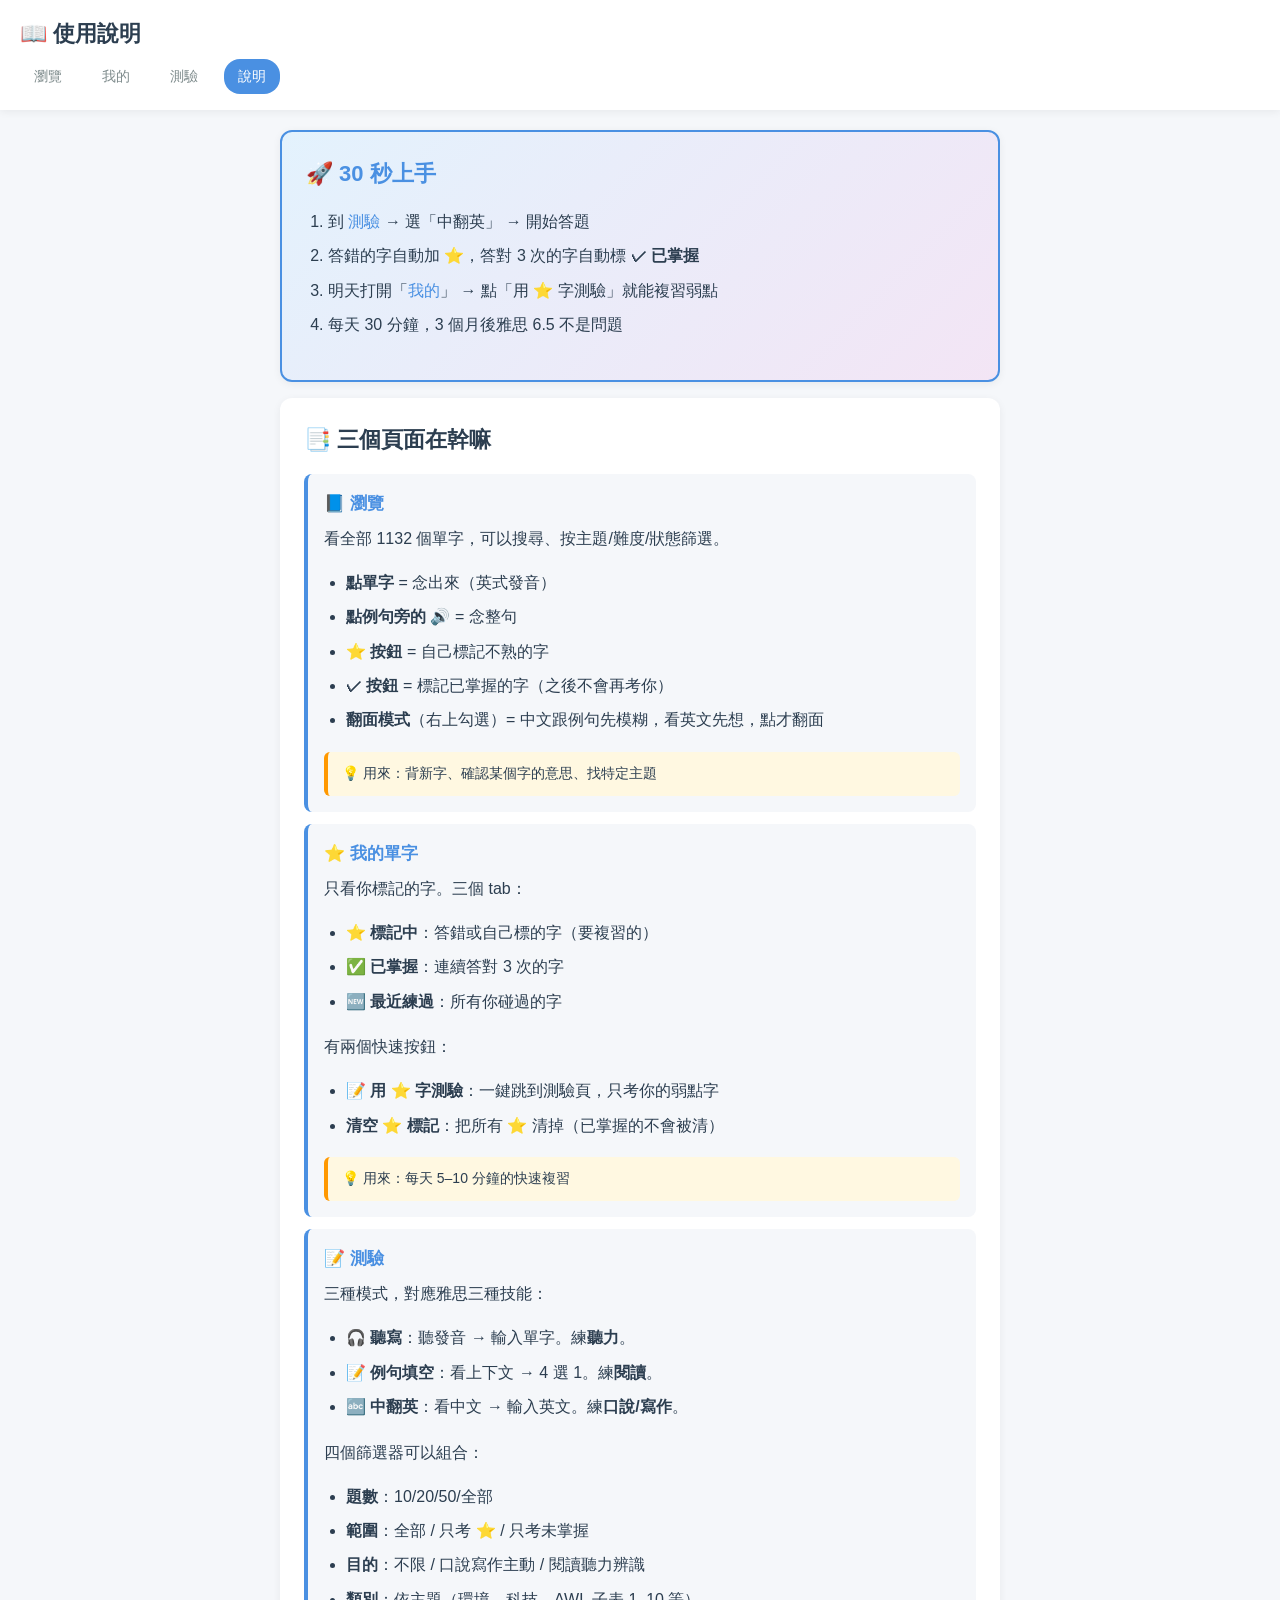
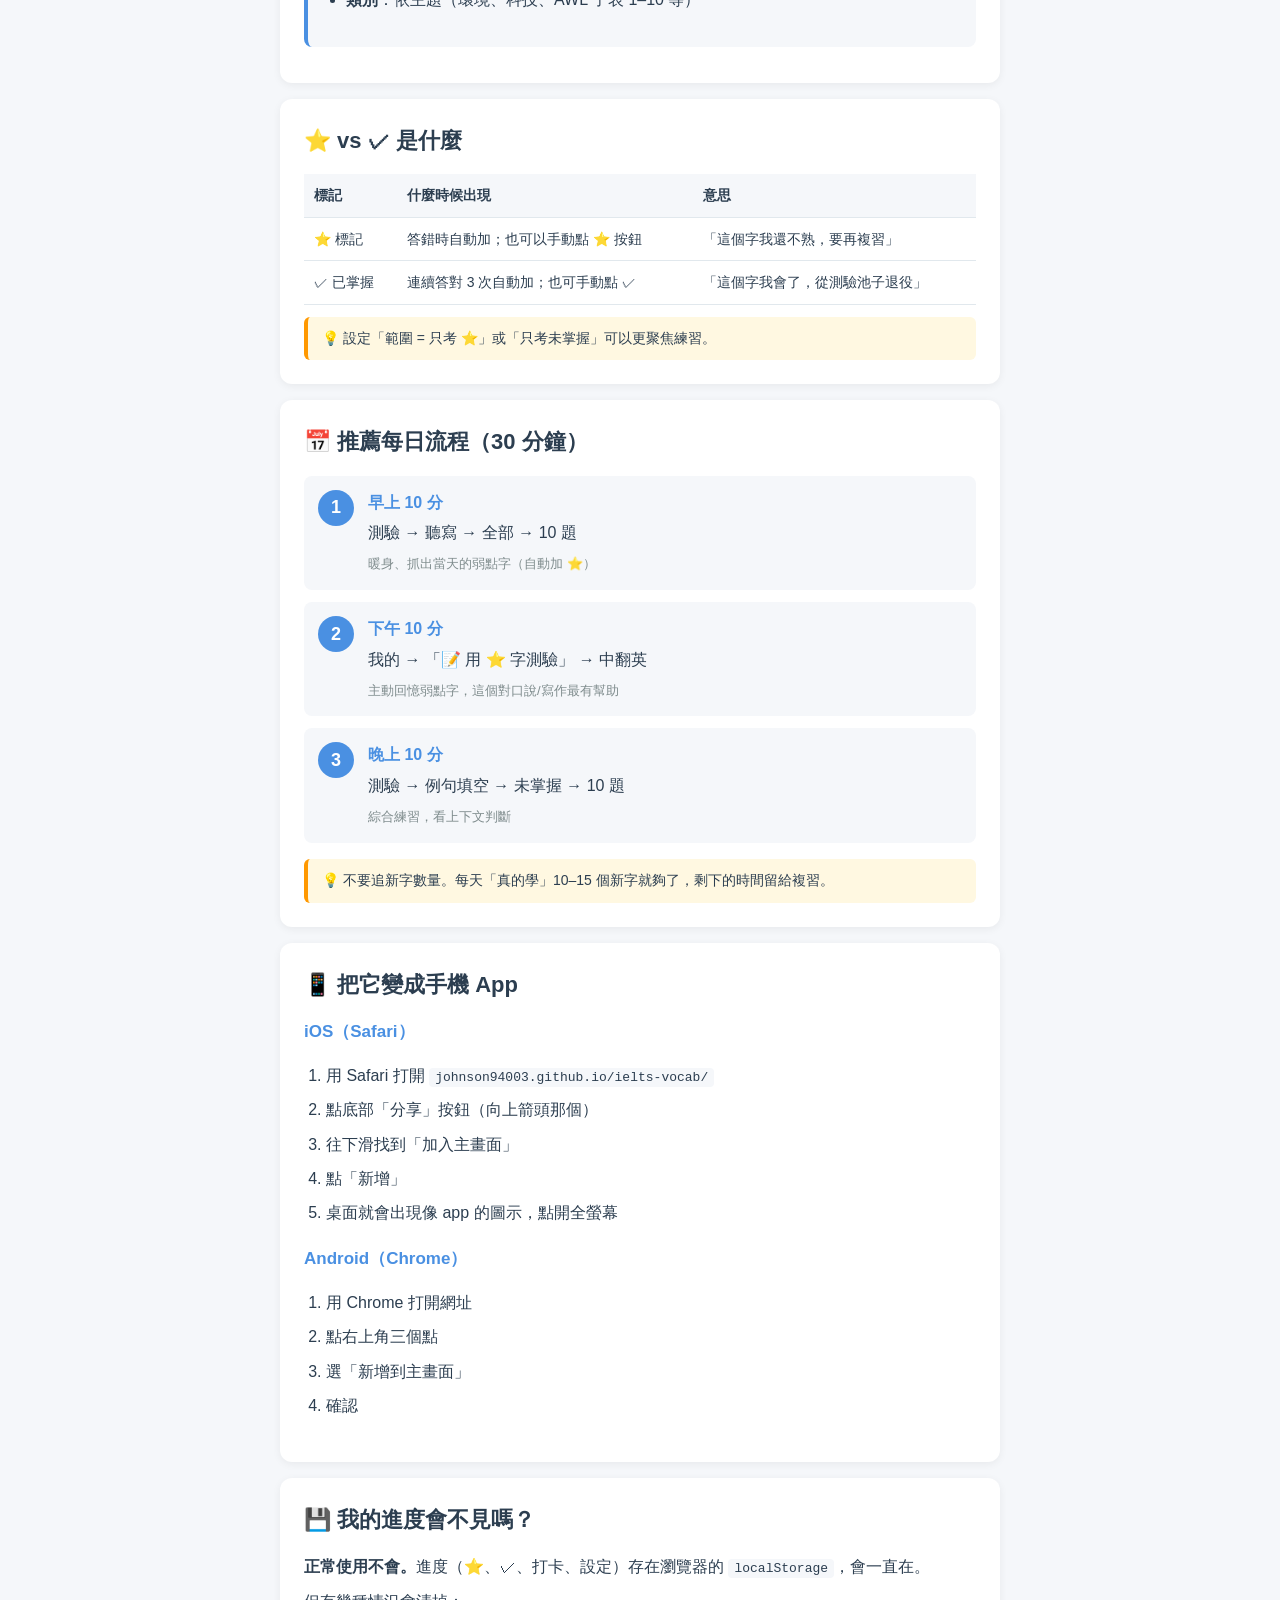
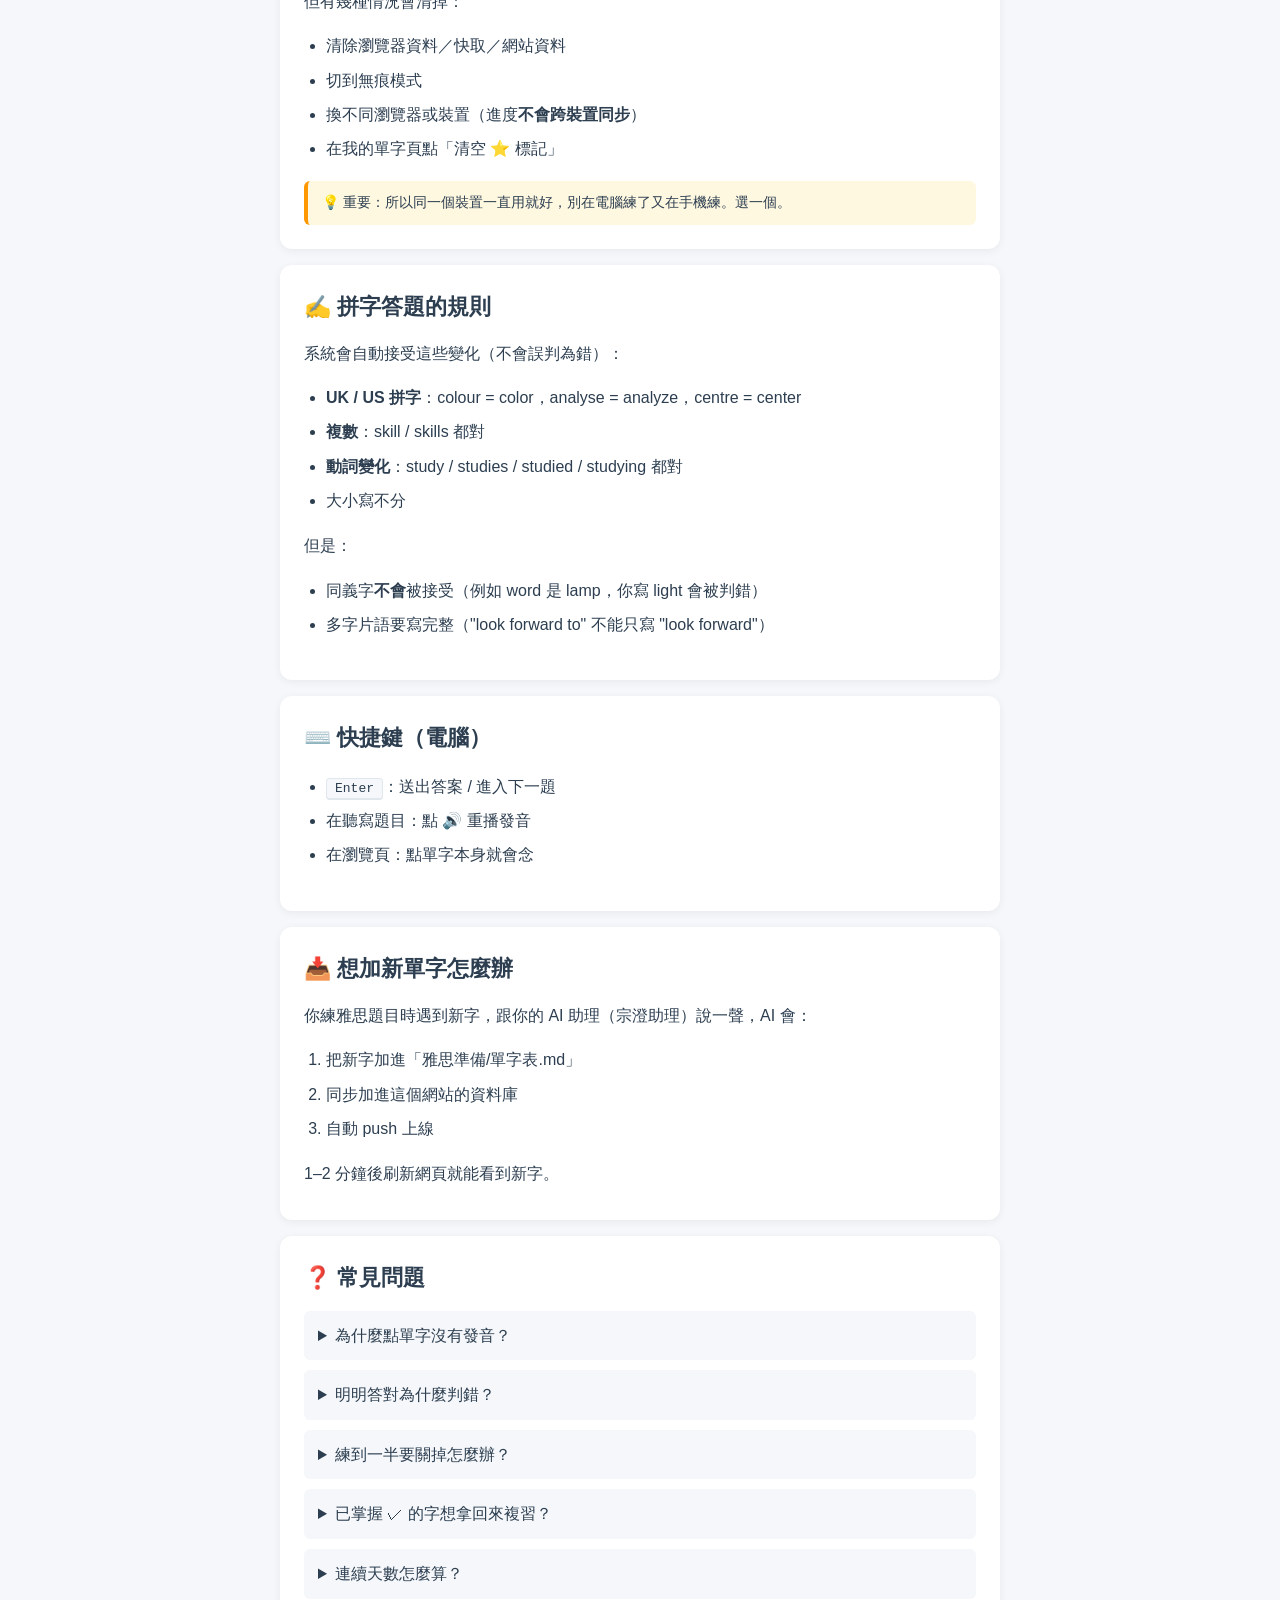
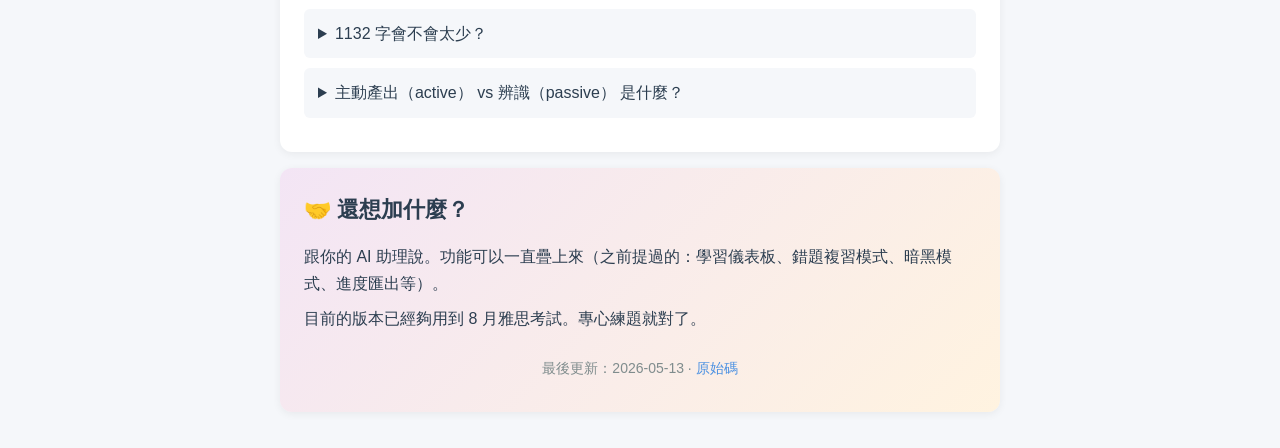
==== help.html @ bc7c1cf5 "Add comprehensive help page with usage guide, FAQ, daily routine" ====
<!DOCTYPE html>
<html lang="zh-TW">
<head>
  <meta charset="UTF-8">
  <meta name="viewport" content="width=device-width, initial-scale=1.0">
  <meta name="apple-mobile-web-app-capable" content="yes">
  <title>雅思單字 - 使用說明</title>
  <link rel="stylesheet" href="css/styles.css">
</head>
<body>
  <header>
    <h1>📖 使用說明</h1>
    <nav>
      <a href="index.html">瀏覽</a>
      <a href="my-words.html">我的</a>
      <a href="quiz.html">測驗</a>
      <a href="help.html" class="active">說明</a>
    </nav>
  </header>

  <main class="help-page">

    <!-- 30 秒上手 -->
    <section class="help-section help-quickstart">
      <h2>🚀 30 秒上手</h2>
      <ol>
        <li>到 <a href="quiz.html">測驗</a> → 選「中翻英」 → 開始答題</li>
        <li>答錯的字自動加 <strong>⭐</strong>，答對 3 次的字自動標 <strong>✓ 已掌握</strong></li>
        <li>明天打開「<a href="my-words.html">我的</a>」 → 點「用 ⭐ 字測驗」就能複習弱點</li>
        <li>每天 30 分鐘，3 個月後雅思 6.5 不是問題</li>
      </ol>
    </section>

    <!-- 三個頁面 -->
    <section class="help-section">
      <h2>📑 三個頁面在幹嘛</h2>

      <div class="help-card">
        <h3>📘 瀏覽</h3>
        <p>看全部 1132 個單字，可以搜尋、按主題/難度/狀態篩選。</p>
        <ul>
          <li><strong>點單字</strong> = 念出來（英式發音）</li>
          <li><strong>點例句旁的 🔊</strong> = 念整句</li>
          <li><strong>⭐ 按鈕</strong> = 自己標記不熟的字</li>
          <li><strong>✓ 按鈕</strong> = 標記已掌握的字（之後不會再考你）</li>
          <li><strong>翻面模式</strong>（右上勾選）= 中文跟例句先模糊，看英文先想，點才翻面</li>
        </ul>
        <p class="help-tip">💡 用來：背新字、確認某個字的意思、找特定主題</p>
      </div>

      <div class="help-card">
        <h3>⭐ 我的單字</h3>
        <p>只看你標記的字。三個 tab：</p>
        <ul>
          <li><strong>⭐ 標記中</strong>：答錯或自己標的字（要複習的）</li>
          <li><strong>✅ 已掌握</strong>：連續答對 3 次的字</li>
          <li><strong>🆕 最近練過</strong>：所有你碰過的字</li>
        </ul>
        <p>有兩個快速按鈕：</p>
        <ul>
          <li><strong>📝 用 ⭐ 字測驗</strong>：一鍵跳到測驗頁，只考你的弱點字</li>
          <li><strong>清空 ⭐ 標記</strong>：把所有 ⭐ 清掉（已掌握的不會被清）</li>
        </ul>
        <p class="help-tip">💡 用來：每天 5–10 分鐘的快速複習</p>
      </div>

      <div class="help-card">
        <h3>📝 測驗</h3>
        <p>三種模式，對應雅思三種技能：</p>
        <ul>
          <li><strong>🎧 聽寫</strong>：聽發音 → 輸入單字。練<strong>聽力</strong>。</li>
          <li><strong>📝 例句填空</strong>：看上下文 → 4 選 1。練<strong>閱讀</strong>。</li>
          <li><strong>🔤 中翻英</strong>：看中文 → 輸入英文。練<strong>口說/寫作</strong>。</li>
        </ul>
        <p>四個篩選器可以組合：</p>
        <ul>
          <li><strong>題數</strong>：10/20/50/全部</li>
          <li><strong>範圍</strong>：全部 / 只考 ⭐ / 只考未掌握</li>
          <li><strong>目的</strong>：不限 / 口說寫作主動 / 閱讀聽力辨識</li>
          <li><strong>類別</strong>：依主題（環境、科技、AWL 子表 1–10 等）</li>
        </ul>
      </div>
    </section>

    <!-- ⭐ 跟 ✓ -->
    <section class="help-section">
      <h2>⭐ vs ✓ 是什麼</h2>
      <table class="help-table">
        <thead>
          <tr><th>標記</th><th>什麼時候出現</th><th>意思</th></tr>
        </thead>
        <tbody>
          <tr>
            <td>⭐ 標記</td>
            <td>答錯時自動加；也可以手動點 ⭐ 按鈕</td>
            <td>「這個字我還不熟，要再複習」</td>
          </tr>
          <tr>
            <td>✓ 已掌握</td>
            <td>連續答對 3 次自動加；也可手動點 ✓</td>
            <td>「這個字我會了，從測驗池子退役」</td>
          </tr>
        </tbody>
      </table>
      <p class="help-tip">💡 設定「範圍 = 只考 ⭐」或「只考未掌握」可以更聚焦練習。</p>
    </section>

    <!-- 推薦每日流程 -->
    <section class="help-section">
      <h2>📅 推薦每日流程（30 分鐘）</h2>
      <div class="help-routine">
        <div class="routine-step">
          <div class="step-num">1</div>
          <div class="step-content">
            <strong>早上 10 分</strong>
            <p>測驗 → 聽寫 → 全部 → 10 題</p>
            <small>暖身、抓出當天的弱點字（自動加 ⭐）</small>
          </div>
        </div>
        <div class="routine-step">
          <div class="step-num">2</div>
          <div class="step-content">
            <strong>下午 10 分</strong>
            <p>我的 → 「📝 用 ⭐ 字測驗」 → 中翻英</p>
            <small>主動回憶弱點字，這個對口說/寫作最有幫助</small>
          </div>
        </div>
        <div class="routine-step">
          <div class="step-num">3</div>
          <div class="step-content">
            <strong>晚上 10 分</strong>
            <p>測驗 → 例句填空 → 未掌握 → 10 題</p>
            <small>綜合練習，看上下文判斷</small>
          </div>
        </div>
      </div>
      <p class="help-tip">💡 不要追新字數量。每天「真的學」10–15 個新字就夠了，剩下的時間留給複習。</p>
    </section>

    <!-- 手機 App -->
    <section class="help-section">
      <h2>📱 把它變成手機 App</h2>
      <h3>iOS（Safari）</h3>
      <ol>
        <li>用 Safari 打開 <code>johnson94003.github.io/ielts-vocab/</code></li>
        <li>點底部「分享」按鈕（向上箭頭那個）</li>
        <li>往下滑找到「加入主畫面」</li>
        <li>點「新增」</li>
        <li>桌面就會出現像 app 的圖示，點開全螢幕</li>
      </ol>
      <h3>Android（Chrome）</h3>
      <ol>
        <li>用 Chrome 打開網址</li>
        <li>點右上角三個點</li>
        <li>選「新增到主畫面」</li>
        <li>確認</li>
      </ol>
    </section>

    <!-- 進度資料 -->
    <section class="help-section">
      <h2>💾 我的進度會不見嗎？</h2>
      <p><strong>正常使用不會。</strong>進度（⭐、✓、打卡、設定）存在瀏覽器的 <code>localStorage</code>，會一直在。</p>
      <p>但有幾種情況會清掉：</p>
      <ul>
        <li>清除瀏覽器資料／快取／網站資料</li>
        <li>切到無痕模式</li>
        <li>換不同瀏覽器或裝置（進度<strong>不會跨裝置同步</strong>）</li>
        <li>在我的單字頁點「清空 ⭐ 標記」</li>
      </ul>
      <p class="help-tip">💡 重要：所以同一個裝置一直用就好，別在電腦練了又在手機練。選一個。</p>
    </section>

    <!-- 拼字 -->
    <section class="help-section">
      <h2>✍️ 拼字答題的規則</h2>
      <p>系統會自動接受這些變化（不會誤判為錯）：</p>
      <ul>
        <li><strong>UK / US 拼字</strong>：colour = color，analyse = analyze，centre = center</li>
        <li><strong>複數</strong>：skill / skills 都對</li>
        <li><strong>動詞變化</strong>：study / studies / studied / studying 都對</li>
        <li>大小寫不分</li>
      </ul>
      <p>但是：</p>
      <ul>
        <li>同義字<strong>不會</strong>被接受（例如 word 是 lamp，你寫 light 會被判錯）</li>
        <li>多字片語要寫完整（"look forward to" 不能只寫 "look forward"）</li>
      </ul>
    </section>

    <!-- 快捷鍵 -->
    <section class="help-section">
      <h2>⌨️ 快捷鍵（電腦）</h2>
      <ul>
        <li><kbd>Enter</kbd>：送出答案 / 進入下一題</li>
        <li>在聽寫題目：點 <strong>🔊</strong> 重播發音</li>
        <li>在瀏覽頁：點單字本身就會念</li>
      </ul>
    </section>

    <!-- 加新字 -->
    <section class="help-section">
      <h2>📥 想加新單字怎麼辦</h2>
      <p>你練雅思題目時遇到新字，跟你的 AI 助理（宗澄助理）說一聲，AI 會：</p>
      <ol>
        <li>把新字加進「雅思準備/單字表.md」</li>
        <li>同步加進這個網站的資料庫</li>
        <li>自動 push 上線</li>
      </ol>
      <p>1–2 分鐘後刷新網頁就能看到新字。</p>
    </section>

    <!-- 常見問題 -->
    <section class="help-section">
      <h2>❓ 常見問題</h2>

      <details>
        <summary>為什麼點單字沒有發音？</summary>
        <p>瀏覽器第一次載入需要幾秒鐘準備語音引擎。等個 3 秒再點就好。如果還是不行：</p>
        <ul>
          <li>確認瀏覽器音量沒靜音</li>
          <li>Safari 跟 Chrome 都支援；Firefox 可能要手動開啟</li>
          <li>iOS 第一次要點任意一個按鈕「啟用」語音</li>
        </ul>
      </details>

      <details>
        <summary>明明答對為什麼判錯？</summary>
        <p>多半是這幾種情況：</p>
        <ul>
          <li>多打/少打了空格</li>
          <li>用了同義字（例如 word 是 lamps，你寫 lights）</li>
          <li>不規則變化（例如 word 是 run，你寫 ran），系統的寬容只蓋複數跟規則變化</li>
        </ul>
        <p>如果你確定是 bug，跟 AI 說一聲幫你修。</p>
      </details>

      <details>
        <summary>練到一半要關掉怎麼辦？</summary>
        <p>按右上角的「退出」就可以。會出現確認彈窗，按確定即可。</p>
        <p>注意：當次測驗的對錯數字會丟失，但個別單字的 ⭐ / ✓ 標記會保留。</p>
      </details>

      <details>
        <summary>已掌握 ✓ 的字想拿回來複習？</summary>
        <p>去「<a href="my-words.html">我的</a>」→ 點「✅ 已掌握」tab → 找到那個字 → 點 ✓ 按鈕取消勾選，它就回到一般池子。</p>
      </details>

      <details>
        <summary>連續天數怎麼算？</summary>
        <p>每天<strong>任意答一題</strong>就算當天有打卡。中間漏一天就會歸零重新算。</p>
      </details>

      <details>
        <summary>1132 字會不會太少？</summary>
        <p>對雅思 6.5–7 分來說<strong>夠</strong>。AWL 570 個學術字是雅思閱讀核心，加上主題詞庫已涵蓋所有常見話題。</p>
        <p>研究顯示 Band 7 候選人實際主動詞彙約 2800 個，1132 個高品質字 + 你練習累積的 = 綽綽有餘。</p>
      </details>

      <details>
        <summary>主動產出（active） vs 辨識（passive） 是什麼？</summary>
        <p><strong>active</strong> = 自己要會寫會說的字（口說、寫作）。</p>
        <p><strong>passive</strong> = 看到聽到能反應出意思的字（閱讀、聽力）。</p>
        <p>絕大多數英文母語者也只能<strong>主動用</strong>幾千個字，但能<strong>認得</strong>幾萬個。你不用每個字都能主動用。</p>
      </details>
    </section>

    <!-- 收尾 -->
    <section class="help-section help-footer">
      <h2>🤝 還想加什麼？</h2>
      <p>跟你的 AI 助理說。功能可以一直疊上來（之前提過的：學習儀表板、錯題複習模式、暗黑模式、進度匯出等）。</p>
      <p>目前的版本已經夠用到 8 月雅思考試。專心練題就對了。</p>
      <p style="margin-top:24px;text-align:center;font-size:14px;color:var(--text-light);">
        最後更新：2026-05-13 · <a href="https://github.com/johnson94003/ielts-vocab">原始碼</a>
      </p>
    </section>

  </main>

  <script>
    // 第一次訪問顯示提示（可選）
    if (!localStorage.getItem("ielts_vocab_seen_help")) {
      localStorage.setItem("ielts_vocab_seen_help", "1");
    }
  </script>
</body>
</html>
---- css/styles.css ----
/* === 基礎 === */
:root {
  --primary: #4a90e2;
  --primary-dark: #357abd;
  --success: #4caf50;
  --danger: #f44336;
  --warning: #ff9800;
  --bg: #f5f7fa;
  --card: #ffffff;
  --text: #2c3e50;
  --text-light: #7f8c8d;
  --border: #e1e8ed;
  --shadow: 0 2px 8px rgba(0,0,0,0.06);
}

* { box-sizing: border-box; }

html, body {
  margin: 0;
  padding: 0;
  font-family: -apple-system, BlinkMacSystemFont, "Segoe UI", "PingFang TC", "Microsoft JhengHei", sans-serif;
  background: var(--bg);
  color: var(--text);
  line-height: 1.6;
}

/* === Header === */
header {
  background: var(--card);
  padding: 16px 20px;
  box-shadow: var(--shadow);
  position: sticky;
  top: 0;
  z-index: 100;
}

header h1 {
  margin: 0 0 8px 0;
  font-size: 22px;
}

nav {
  display: flex;
  gap: 12px;
}

nav a {
  text-decoration: none;
  color: var(--text-light);
  padding: 6px 14px;
  border-radius: 16px;
  font-size: 14px;
  transition: all 0.2s;
}

nav a.active, nav a:hover {
  background: var(--primary);
  color: white;
}

main {
  max-width: 900px;
  margin: 0 auto;
  padding: 20px;
}

/* === Filters === */
.filters {
  background: var(--card);
  padding: 16px;
  border-radius: 12px;
  box-shadow: var(--shadow);
  margin-bottom: 20px;
}

#search {
  width: 100%;
  padding: 12px 16px;
  font-size: 16px;
  border: 1px solid var(--border);
  border-radius: 8px;
  margin-bottom: 12px;
}

.filter-row {
  display: grid;
  grid-template-columns: repeat(3, 1fr);
  gap: 8px;
  margin-bottom: 12px;
}

.filter-row select {
  padding: 8px 12px;
  border: 1px solid var(--border);
  border-radius: 8px;
  background: white;
  font-size: 14px;
}

.stats {
  display: flex;
  gap: 12px;
  font-size: 13px;
  color: var(--text-light);
  flex-wrap: wrap;
}

/* === Vocab Cards === */
.vocab-list {
  display: grid;
  gap: 12px;
}

.vocab-card {
  background: var(--card);
  border-radius: 12px;
  padding: 16px;
  box-shadow: var(--shadow);
  border-left: 4px solid var(--primary);
  transition: transform 0.15s;
}

.vocab-card:active {
  transform: scale(0.98);
}

.vocab-card.starred {
  border-left-color: var(--warning);
}

.vocab-card.mastered {
  border-left-color: var(--success);
  opacity: 0.7;
}

.vocab-head {
  display: flex;
  justify-content: space-between;
  align-items: center;
  margin-bottom: 8px;
}

.vocab-word {
  font-size: 20px;
  font-weight: 600;
  color: var(--text);
  cursor: pointer;
  user-select: none;
}

.vocab-word::after {
  content: " 🔊";
  font-size: 14px;
  opacity: 0.5;
}

.vocab-word:hover::after {
  opacity: 1;
}

.vocab-actions {
  display: flex;
  gap: 6px;
}

.btn-icon {
  background: transparent;
  border: 1px solid var(--border);
  border-radius: 50%;
  width: 32px;
  height: 32px;
  cursor: pointer;
  font-size: 14px;
  transition: all 0.2s;
}

.btn-icon:hover {
  background: var(--bg);
}

.btn-icon.active {
  background: var(--warning);
  border-color: var(--warning);
  color: white;
}

.btn-icon.mastered-btn.active {
  background: var(--success);
  border-color: var(--success);
}

.vocab-meta {
  display: flex;
  gap: 10px;
  font-size: 13px;
  color: var(--text-light);
  margin-bottom: 8px;
  flex-wrap: wrap;
}

.vocab-meta .pos {
  color: var(--primary);
  font-style: italic;
}

.vocab-meta .level {
  background: var(--bg);
  padding: 2px 8px;
  border-radius: 10px;
  font-size: 12px;
}

.vocab-zh {
  font-size: 16px;
  margin-bottom: 10px;
  color: var(--text);
}

.vocab-example {
  background: var(--bg);
  padding: 10px 12px;
  border-radius: 8px;
  font-size: 14px;
  line-height: 1.6;
}

.vocab-example .en {
  color: var(--text);
  margin-bottom: 4px;
}

.vocab-example .zh-trans {
  color: var(--text-light);
  font-size: 13px;
}

/* === Quiz === */
.mode-select h2 {
  margin: 0 0 16px 0;
  font-size: 18px;
}

.mode-cards {
  display: grid;
  grid-template-columns: repeat(auto-fit, minmax(220px, 1fr));
  gap: 12px;
  margin-bottom: 24px;
}

.mode-card {
  background: var(--card);
  border: 2px solid var(--border);
  border-radius: 12px;
  padding: 20px;
  cursor: pointer;
  transition: all 0.2s;
  display: flex;
  flex-direction: column;
  align-items: center;
  text-align: center;
  font-family: inherit;
}

.mode-card:hover {
  border-color: var(--primary);
  transform: translateY(-2px);
  box-shadow: 0 4px 12px rgba(74,144,226,0.15);
}

.mode-icon {
  font-size: 36px;
  margin-bottom: 8px;
}

.mode-title {
  font-size: 18px;
  font-weight: 600;
  margin-bottom: 8px;
}

.mode-desc {
  font-size: 13px;
  color: var(--text-light);
  line-height: 1.5;
}

.quiz-options {
  background: var(--card);
  padding: 16px;
  border-radius: 12px;
  box-shadow: var(--shadow);
}

.quiz-options h3 {
  margin: 0 0 12px 0;
  font-size: 15px;
}

.quiz-options label {
  display: flex;
  align-items: center;
  justify-content: space-between;
  margin-bottom: 10px;
  font-size: 14px;
}

.quiz-options select {
  padding: 6px 12px;
  border: 1px solid var(--border);
  border-radius: 6px;
  background: white;
  font-size: 14px;
}

/* === Quiz Area === */
.quiz-area {
  background: var(--card);
  border-radius: 12px;
  padding: 20px;
  box-shadow: var(--shadow);
}

.quiz-header {
  display: flex;
  justify-content: space-between;
  align-items: center;
  margin-bottom: 24px;
  padding-bottom: 16px;
  border-bottom: 1px solid var(--border);
  font-size: 14px;
  color: var(--text-light);
}

.btn-quit {
  background: transparent;
  border: 1px solid var(--border);
  border-radius: 16px;
  padding: 4px 12px;
  cursor: pointer;
  font-size: 13px;
  color: var(--text-light);
}

.question-box {
  text-align: center;
  margin-bottom: 24px;
  min-height: 120px;
  display: flex;
  flex-direction: column;
  justify-content: center;
}

.question-box .prompt {
  font-size: 14px;
  color: var(--text-light);
  margin-bottom: 12px;
}

.question-box .question-text {
  font-size: 22px;
  font-weight: 600;
}

.question-box .chinese {
  font-size: 26px;
  font-weight: 600;
  color: var(--primary);
}

.question-box .audio-btn {
  background: var(--primary);
  color: white;
  border: none;
  border-radius: 50%;
  width: 80px;
  height: 80px;
  font-size: 36px;
  cursor: pointer;
  margin: 0 auto;
  display: block;
  transition: transform 0.15s;
}

.question-box .audio-btn:active {
  transform: scale(0.95);
}

.question-box .cloze-sentence {
  font-size: 18px;
  line-height: 1.8;
  margin-bottom: 8px;
}

.question-box .cloze-blank {
  display: inline-block;
  border-bottom: 2px solid var(--primary);
  min-width: 100px;
  padding: 0 8px;
}

.question-box .cloze-zh {
  font-size: 14px;
  color: var(--text-light);
  margin-top: 8px;
}

.answer-box input[type="text"] {
  width: 100%;
  padding: 14px 16px;
  font-size: 18px;
  border: 2px solid var(--border);
  border-radius: 8px;
  text-align: center;
}

.answer-box input[type="text"]:focus {
  outline: none;
  border-color: var(--primary);
}

.choices {
  display: grid;
  gap: 10px;
}

.choice-btn {
  padding: 14px 16px;
  font-size: 16px;
  background: var(--card);
  border: 2px solid var(--border);
  border-radius: 8px;
  cursor: pointer;
  text-align: left;
  font-family: inherit;
  transition: all 0.15s;
}

.choice-btn:hover {
  border-color: var(--primary);
  background: var(--bg);
}

.choice-btn.correct {
  background: var(--success);
  color: white;
  border-color: var(--success);
}

.choice-btn.wrong {
  background: var(--danger);
  color: white;
  border-color: var(--danger);
}

.feedback-box {
  margin-top: 16px;
  padding: 16px;
  border-radius: 8px;
  font-size: 15px;
}

.feedback-box.correct {
  background: #e8f5e9;
  border-left: 4px solid var(--success);
}

.feedback-box.wrong {
  background: #ffebee;
  border-left: 4px solid var(--danger);
}

.feedback-box .answer-display {
  font-size: 18px;
  font-weight: 600;
  margin: 4px 0;
}

.feedback-box .example-display {
  margin-top: 8px;
  padding-top: 8px;
  border-top: 1px solid rgba(0,0,0,0.08);
  font-size: 14px;
}

.quiz-actions {
  text-align: center;
  margin-top: 20px;
}

.btn-primary {
  background: var(--primary);
  color: white;
  border: none;
  border-radius: 8px;
  padding: 12px 32px;
  font-size: 16px;
  cursor: pointer;
  font-family: inherit;
  transition: background 0.15s;
}

.btn-primary:hover {
  background: var(--primary-dark);
}

.btn-secondary {
  background: var(--card);
  color: var(--text);
  border: 1px solid var(--border);
  border-radius: 8px;
  padding: 12px 32px;
  font-size: 16px;
  cursor: pointer;
  font-family: inherit;
}

/* === Result === */
.result-area {
  background: var(--card);
  border-radius: 12px;
  padding: 24px;
  box-shadow: var(--shadow);
  text-align: center;
}

.result-stats {
  display: grid;
  grid-template-columns: repeat(4, 1fr);
  gap: 12px;
  margin: 24px 0;
}

.stat-card {
  background: var(--bg);
  padding: 16px 8px;
  border-radius: 8px;
}

.stat-card.correct { background: #e8f5e9; }
.stat-card.wrong { background: #ffebee; }

.stat-label {
  display: block;
  font-size: 13px;
  color: var(--text-light);
  margin-bottom: 4px;
}

.stat-value {
  display: block;
  font-size: 28px;
  font-weight: 600;
}

.result-actions {
  display: flex;
  gap: 12px;
  justify-content: center;
  margin-top: 16px;
}

.wrong-list {
  list-style: none;
  padding: 0;
  text-align: left;
}

.wrong-list li {
  background: #fff8e1;
  padding: 10px 14px;
  margin-bottom: 6px;
  border-radius: 6px;
  border-left: 3px solid var(--warning);
}

.wrong-list .wrong-word {
  font-weight: 600;
  margin-right: 8px;
}

.wrong-list .wrong-zh {
  color: var(--text-light);
  font-size: 14px;
}

/* === Footer === */
footer {
  text-align: center;
  padding: 24px 20px;
  font-size: 13px;
  color: var(--text-light);
}

/* === 新增：自訂彈窗 === */
.modal-overlay {
  position: fixed;
  top: 0; left: 0; right: 0; bottom: 0;
  background: rgba(0,0,0,0.4);
  display: flex;
  align-items: center;
  justify-content: center;
  z-index: 1000;
  animation: fadeIn 0.15s ease-out;
}
.modal-box {
  background: white;
  border-radius: 12px;
  padding: 24px;
  max-width: 360px;
  width: 90%;
  box-shadow: 0 8px 24px rgba(0,0,0,0.15);
  animation: scaleIn 0.15s ease-out;
}
.modal-msg {
  font-size: 16px;
  margin-bottom: 20px;
  line-height: 1.6;
}
.modal-actions {
  display: flex;
  gap: 8px;
  justify-content: flex-end;
}
.modal-actions button {
  padding: 8px 20px;
  font-size: 14px;
}
@keyframes fadeIn {
  from { opacity: 0; }
  to { opacity: 1; }
}
@keyframes scaleIn {
  from { transform: scale(0.92); opacity: 0; }
  to { transform: scale(1); opacity: 1; }
}

/* === 新增：跳過 + 送出 並排 === */
.answer-row {
  display: flex;
  gap: 8px;
  margin-top: 12px;
}
.btn-skip {
  flex: 0 0 auto;
  padding: 12px 20px;
  background: var(--card);
  color: var(--text-light);
  border: 1px solid var(--border);
  border-radius: 8px;
  cursor: pointer;
  font-family: inherit;
  font-size: 15px;
}
.btn-skip:hover {
  background: var(--bg);
}
.btn-submit {
  flex: 1;
}

/* === 新增：例句填空提示按鈕 === */
.cloze-hint-wrap {
  margin-top: 12px;
}
.btn-hint {
  background: transparent;
  border: 1px dashed var(--border);
  color: var(--text-light);
  padding: 6px 14px;
  border-radius: 16px;
  font-size: 13px;
  cursor: pointer;
  font-family: inherit;
}
.btn-hint:hover {
  background: var(--bg);
  border-color: var(--primary);
  color: var(--primary);
}
.cloze-zh-hidden {
  margin-top: 8px;
  font-size: 14px;
  color: var(--text-light);
  background: var(--bg);
  padding: 8px 12px;
  border-radius: 6px;
}

/* === 強化：填空空格更明顯 === */
.cloze-blank {
  display: inline-block;
  background: #fff8e1;
  border-bottom: 3px solid var(--warning);
  min-width: 100px;
  padding: 2px 12px;
  border-radius: 4px 4px 0 0;
  color: var(--warning);
  font-weight: 600;
}

/* === 新增：回饋動畫 === */
.feedback-box {
  opacity: 0;
  transform: translateY(8px);
  transition: opacity 0.25s ease-out, transform 0.25s ease-out;
}
.feedback-box.show {
  opacity: 1;
  transform: translateY(0);
}
.feedback-title {
  font-size: 18px;
  font-weight: 600;
  margin-bottom: 8px;
}
.feedback-zh {
  font-size: 15px;
  margin: 4px 0;
}
.feedback-your {
  font-size: 14px;
  margin: 4px 0;
  color: var(--text-light);
}

/* === 新增：每日打卡資訊 === */
.streak-info {
  text-align: center;
  padding: 12px 16px;
  background: linear-gradient(135deg, #fff8e1, #fff3e0);
  border-radius: 12px;
  margin-bottom: 16px;
  font-size: 14px;
  color: var(--text);
  border: 1px solid #ffe0b2;
}
.streak-info strong {
  color: #f57c00;
  font-size: 16px;
}

/* === 新增：我的單字頁 Tabs === */
.my-words-tabs {
  display: flex;
  gap: 8px;
  margin-bottom: 16px;
  overflow-x: auto;
  padding-bottom: 4px;
}
.tab-btn {
  flex: 0 0 auto;
  padding: 10px 16px;
  background: var(--card);
  border: 1px solid var(--border);
  border-radius: 20px;
  cursor: pointer;
  font-family: inherit;
  font-size: 14px;
  white-space: nowrap;
  transition: all 0.15s;
}
.tab-btn:hover {
  background: var(--bg);
}
.tab-btn.active {
  background: var(--primary);
  color: white;
  border-color: var(--primary);
}
.my-words-actions {
  display: flex;
  gap: 8px;
  margin-bottom: 16px;
  flex-wrap: wrap;
}
.my-words-actions button {
  flex: 1;
  min-width: 140px;
  padding: 10px 16px;
}
.empty-state {
  text-align: center;
  padding: 60px 20px;
  color: var(--text-light);
}
.empty-state a {
  color: var(--primary);
  text-decoration: none;
}

/* === 新增：例句發音按鈕 === */
.play-sentence {
  display: inline-block;
  margin-left: 6px;
  cursor: pointer;
  opacity: 0.4;
  transition: opacity 0.15s;
}
.play-sentence:hover {
  opacity: 1;
}

/* === 新增：單字卡翻面 === */
.vocab-card.flip-mode .vocab-zh,
.vocab-card.flip-mode .vocab-example {
  filter: blur(6px);
  cursor: pointer;
  transition: filter 0.2s;
  user-select: none;
}
.vocab-card.flip-mode.revealed .vocab-zh,
.vocab-card.flip-mode.revealed .vocab-example {
  filter: none;
}
.flip-mode-toggle {
  margin-bottom: 12px;
  text-align: right;
}
.flip-mode-toggle label {
  display: inline-flex;
  align-items: center;
  gap: 6px;
  font-size: 13px;
  color: var(--text-light);
  cursor: pointer;
  user-select: none;
}

/* === 新增：說明頁樣式 === */
.help-page {
  max-width: 760px;
}
.help-section {
  background: var(--card);
  border-radius: 12px;
  padding: 24px;
  margin-bottom: 16px;
  box-shadow: var(--shadow);
}
.help-section h2 {
  margin: 0 0 16px 0;
  font-size: 22px;
  color: var(--text);
}
.help-section h3 {
  font-size: 17px;
  margin-top: 16px;
  margin-bottom: 8px;
  color: var(--primary);
}
.help-section p {
  margin: 8px 0;
  line-height: 1.7;
}
.help-section ul, .help-section ol {
  padding-left: 22px;
  line-height: 1.9;
}
.help-section li {
  margin-bottom: 4px;
}
.help-section a {
  color: var(--primary);
  text-decoration: none;
  font-weight: 500;
}
.help-section a:hover {
  text-decoration: underline;
}
.help-section code {
  background: var(--bg);
  padding: 2px 6px;
  border-radius: 4px;
  font-family: "SF Mono", Monaco, monospace;
  font-size: 13px;
}
.help-section kbd {
  background: var(--bg);
  border: 1px solid var(--border);
  border-bottom-width: 2px;
  border-radius: 4px;
  padding: 2px 8px;
  font-family: "SF Mono", Monaco, monospace;
  font-size: 13px;
}

.help-quickstart {
  background: linear-gradient(135deg, #e3f2fd, #f3e5f5);
  border: 2px solid var(--primary);
}
.help-quickstart h2 {
  color: var(--primary);
}

.help-card {
  background: var(--bg);
  border-radius: 8px;
  padding: 16px;
  margin: 12px 0;
  border-left: 4px solid var(--primary);
}
.help-card h3 {
  margin: 0 0 8px 0;
}

.help-tip {
  background: #fff8e1;
  border-left: 4px solid var(--warning);
  padding: 10px 14px;
  border-radius: 6px;
  margin: 12px 0 0 0 !important;
  font-size: 14px;
}

.help-table {
  width: 100%;
  border-collapse: collapse;
  margin: 12px 0;
}
.help-table th, .help-table td {
  padding: 10px;
  text-align: left;
  border-bottom: 1px solid var(--border);
  font-size: 14px;
  vertical-align: top;
}
.help-table th {
  background: var(--bg);
  font-weight: 600;
}

.help-routine {
  display: flex;
  flex-direction: column;
  gap: 12px;
  margin: 16px 0;
}
.routine-step {
  display: flex;
  gap: 14px;
  padding: 14px;
  background: var(--bg);
  border-radius: 8px;
}
.step-num {
  flex-shrink: 0;
  width: 36px;
  height: 36px;
  background: var(--primary);
  color: white;
  border-radius: 50%;
  display: flex;
  align-items: center;
  justify-content: center;
  font-size: 18px;
  font-weight: 600;
}
.step-content {
  flex: 1;
}
.step-content strong {
  display: block;
  margin-bottom: 4px;
  color: var(--primary);
}
.step-content p {
  margin: 4px 0 !important;
  font-weight: 500;
}
.step-content small {
  color: var(--text-light);
  font-size: 13px;
}

details {
  margin: 10px 0;
  padding: 12px 14px;
  background: var(--bg);
  border-radius: 6px;
  cursor: pointer;
}
details summary {
  font-weight: 500;
  color: var(--text);
  user-select: none;
}
details[open] summary {
  margin-bottom: 8px;
  color: var(--primary);
}
details p, details ul {
  margin: 8px 0;
}

.help-footer {
  background: linear-gradient(135deg, #f3e5f5, #fff3e0);
}

.nav-help {
  margin-left: auto;
}

/* === Mobile === */
@media (max-width: 600px) {
  header h1 {
    font-size: 18px;
  }
  main {
    padding: 12px;
  }
  .filter-row {
    grid-template-columns: 1fr;
  }
  .result-stats {
    grid-template-columns: repeat(2, 1fr);
  }
  .mode-cards {
    grid-template-columns: 1fr;
  }
  .vocab-word {
    font-size: 18px;
  }
  .question-box .question-text {
    font-size: 18px;
  }
}
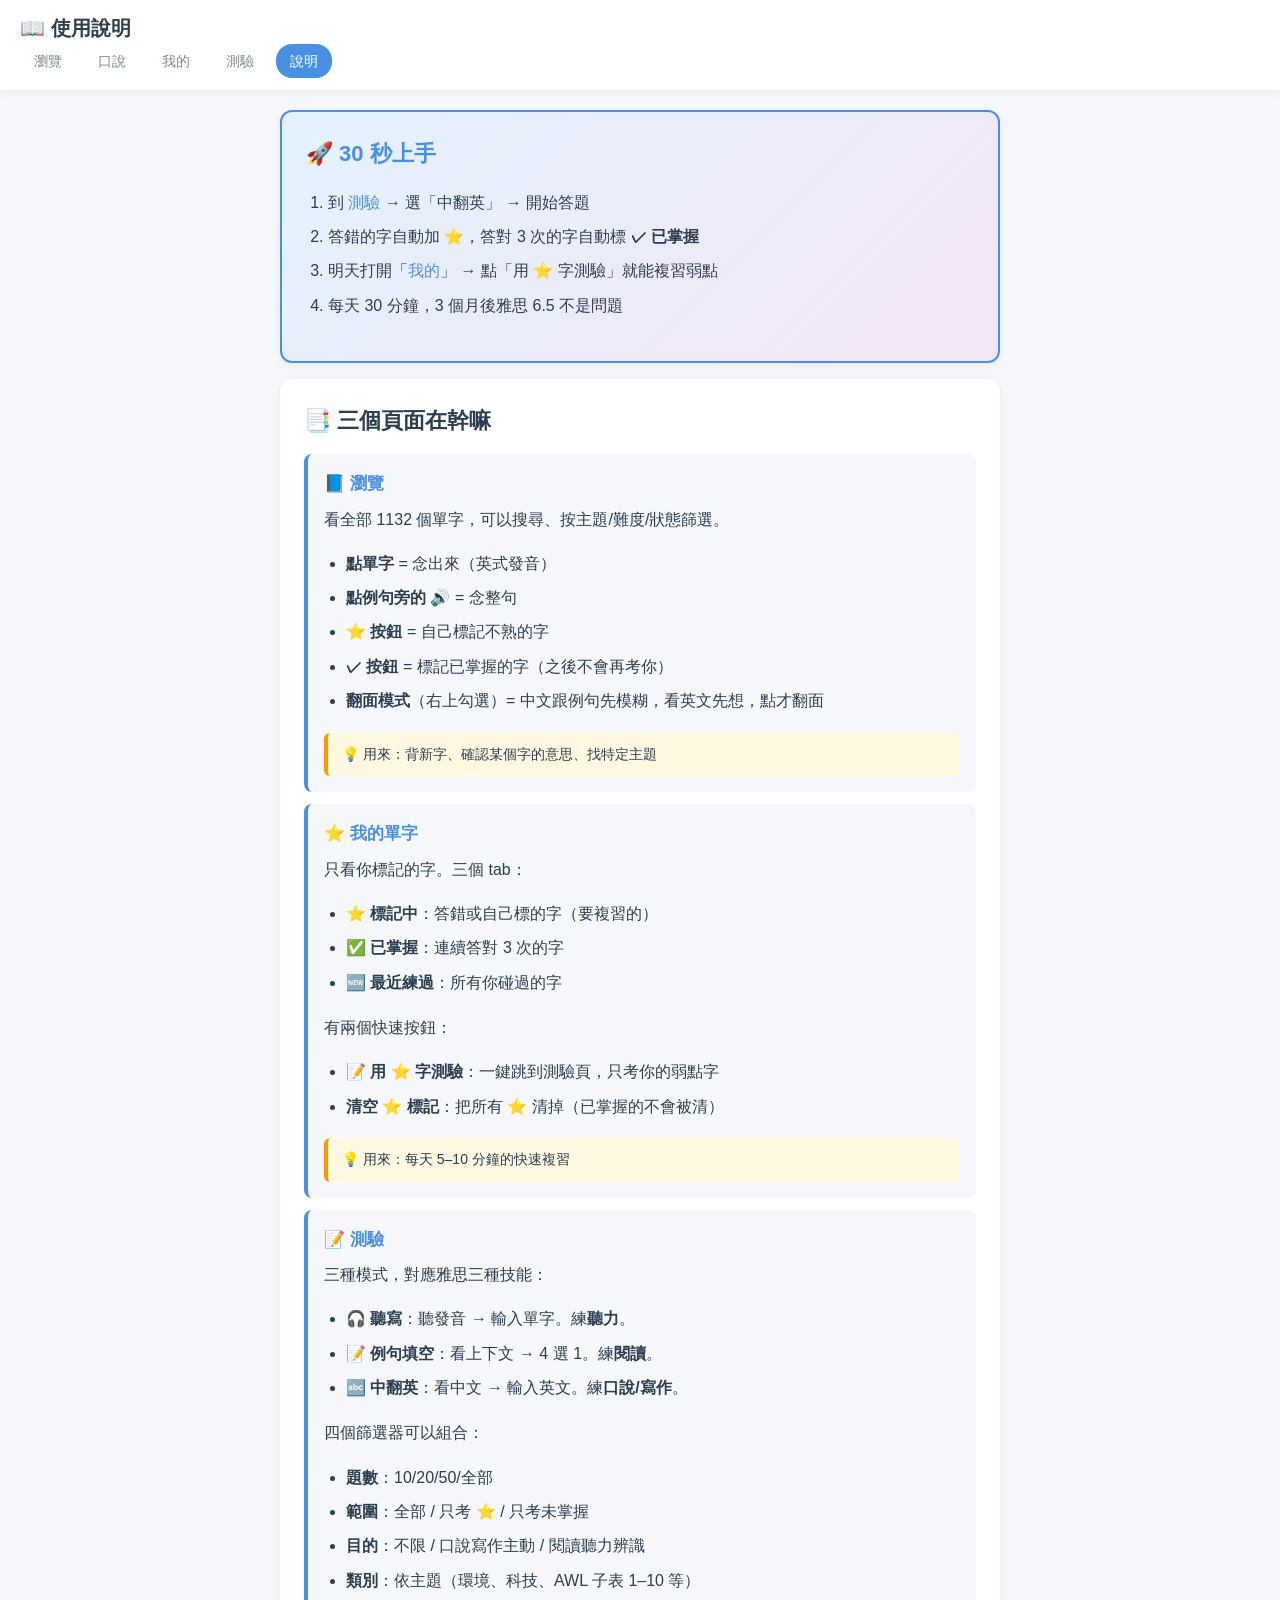
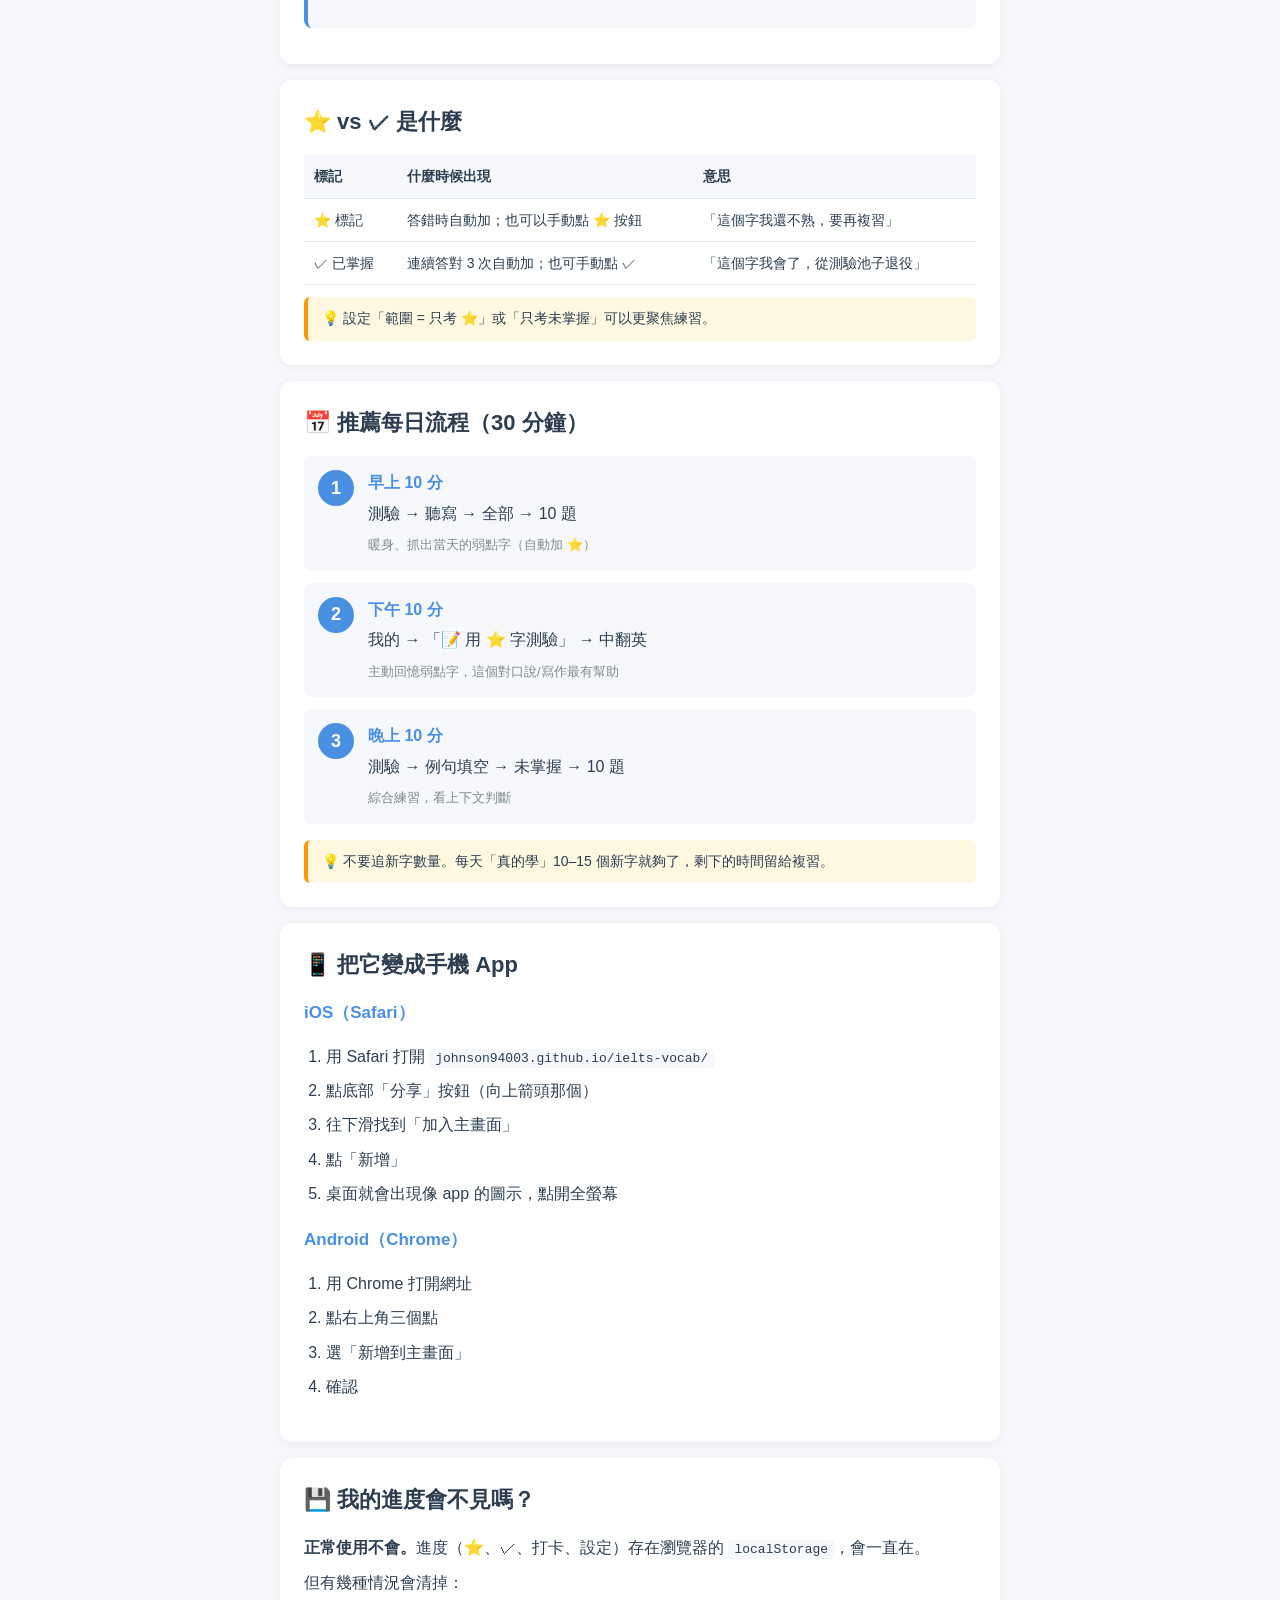
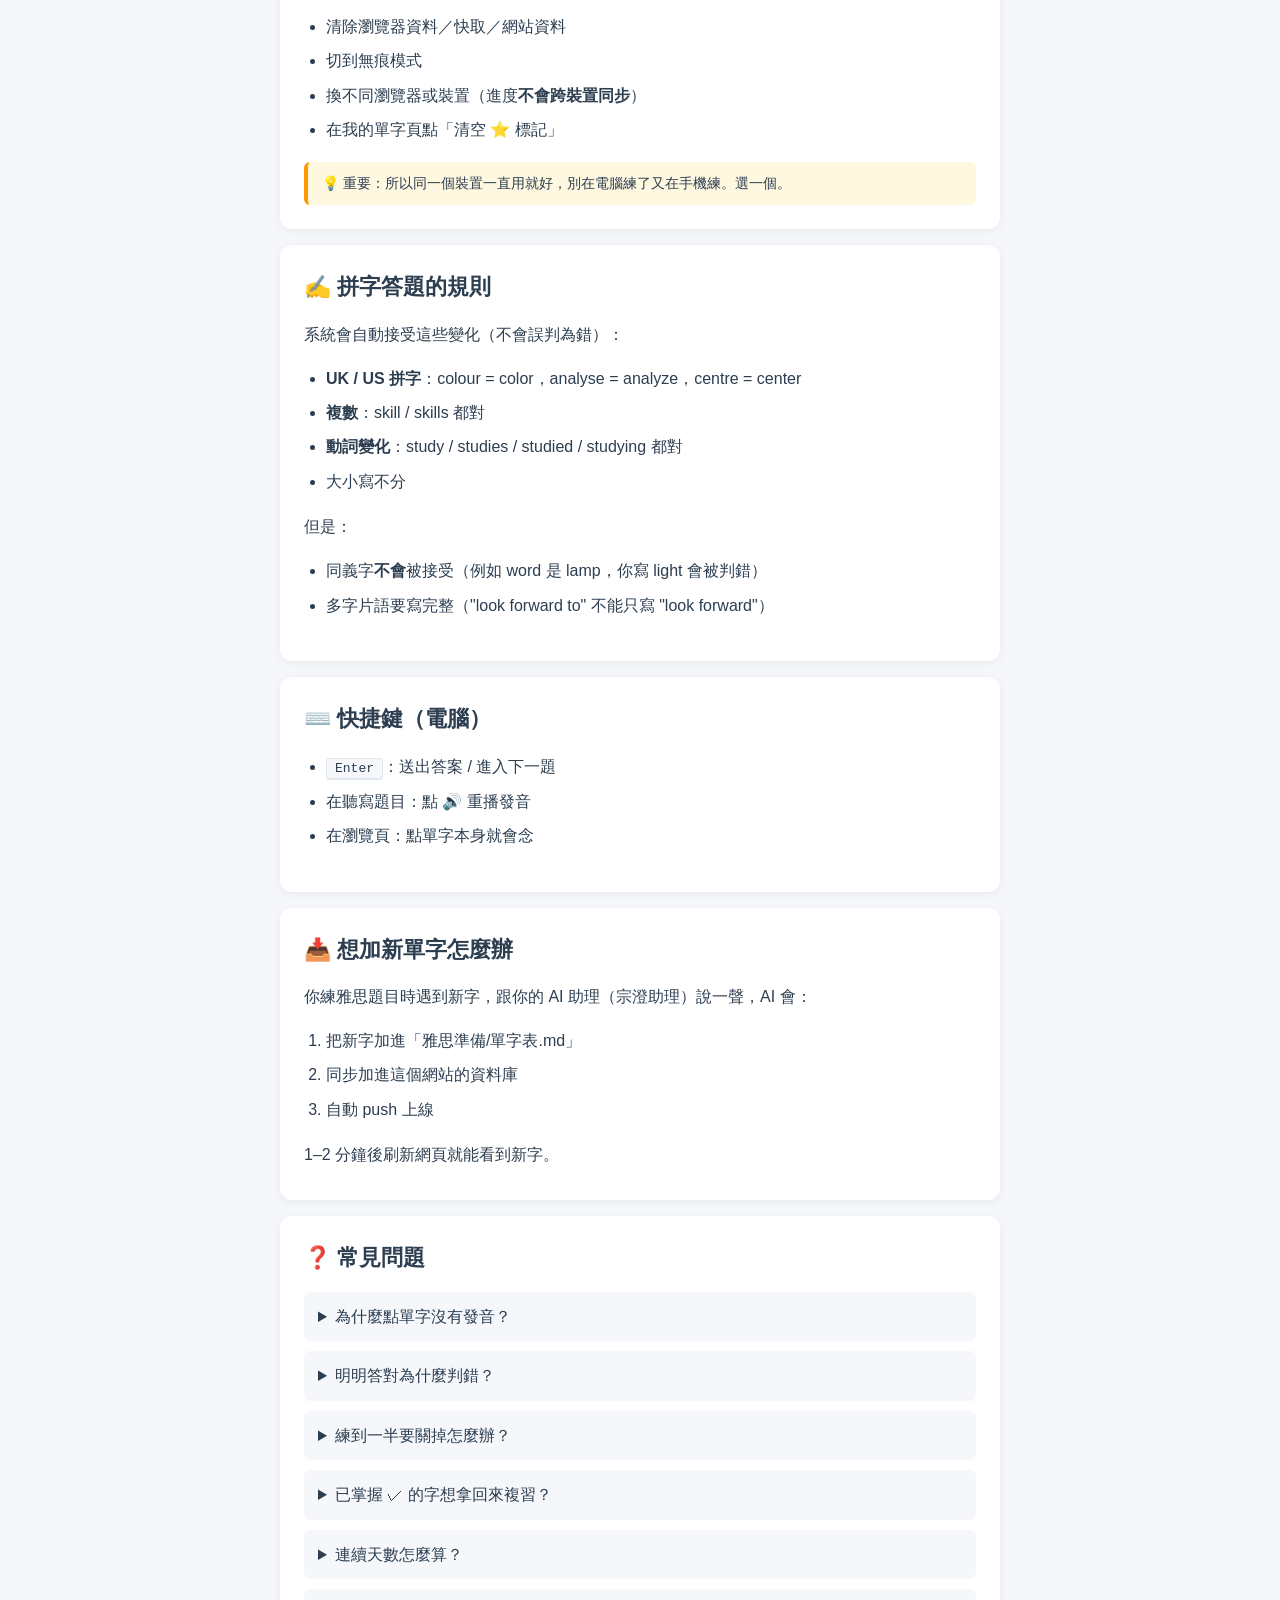
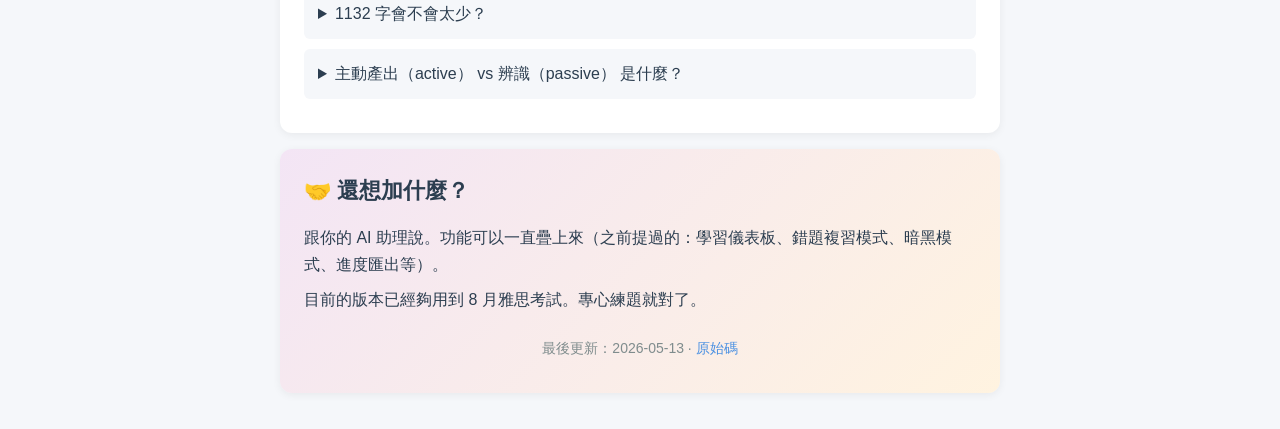
==== commit 5fabeffc: "Add vocab: 聽力 C18T1P3 時尚職涯 + C18T1P4 大象遷移 + 閱讀 World Ecotourism（28 字）" ====
--- a/help.html
+++ b/help.html
@@ -12,6 +12,7 @@
     <h1>📖 使用說明</h1>
     <nav>
       <a href="index.html">瀏覽</a>
+      <a href="speaking.html">口說</a>
       <a href="my-words.html">我的</a>
       <a href="quiz.html">測驗</a>
       <a href="help.html" class="active">說明</a>
--- a/css/styles.css
+++ b/css/styles.css
@@ -27,21 +27,40 @@
 /* === Header === */
 header {
   background: var(--card);
-  padding: 16px 20px;
+  padding: 12px 20px;
   box-shadow: var(--shadow);
   position: sticky;
   top: 0;
   z-index: 100;
 }
 
+.header-top {
+  display: flex;
+  align-items: center;
+  justify-content: space-between;
+  margin-bottom: 8px;
+}
+
 header h1 {
-  margin: 0 0 8px 0;
-  font-size: 22px;
+  margin: 0;
+  font-size: 20px;
+}
+
+.streak-chip {
+  font-size: 13px;
+  color: #f57c00;
+  font-weight: 600;
+  background: #fff3e0;
+  border: 1px solid #ffe0b2;
+  border-radius: 12px;
+  padding: 3px 10px;
+  white-space: nowrap;
 }
 
 nav {
   display: flex;
-  gap: 12px;
+  gap: 8px;
+  align-items: center;
 }
 
 nav a {
@@ -108,20 +127,14 @@
 /* === Vocab Cards === */
 .vocab-list {
   display: grid;
-  gap: 12px;
+  gap: 8px;
 }
 
 .vocab-card {
   background: var(--card);
   border-radius: 12px;
-  padding: 16px;
   box-shadow: var(--shadow);
   border-left: 4px solid var(--primary);
-  transition: transform 0.15s;
-}
-
-.vocab-card:active {
-  transform: scale(0.98);
 }
 
 .vocab-card.starred {
@@ -133,11 +146,25 @@
   opacity: 0.7;
 }
 
+/* summary = 折疊標題列 */
+.vocab-card > summary {
+  list-style: none;
+  padding: 14px 16px;
+  cursor: pointer;
+  user-select: none;
+}
+.vocab-card > summary::-webkit-details-marker { display: none; }
+
 .vocab-head {
   display: flex;
   justify-content: space-between;
   align-items: center;
-  margin-bottom: 8px;
+}
+
+/* 展開後的內容區 */
+.vocab-body {
+  padding: 0 16px 14px 16px;
+  border-top: 1px solid var(--border);
 }
 
 .vocab-word {
@@ -723,20 +750,176 @@
   color: var(--text-light);
 }
 
-/* === 新增：每日打卡資訊 === */
-.streak-info {
-  text-align: center;
-  padding: 12px 16px;
-  background: linear-gradient(135deg, #fff8e1, #fff3e0);
+/* === nav 新增單字按鈕 === */
+.nav-add-btn {
+  margin-left: auto;
+  background: var(--primary);
+  color: white;
+  border: none;
+  border-radius: 16px;
+  padding: 6px 14px;
+  font-size: 13px;
+  cursor: pointer;
+  font-family: inherit;
+  white-space: nowrap;
+  transition: background 0.15s;
+}
+.nav-add-btn:hover {
+  background: var(--primary-dark);
+}
+
+/* === 字根字首 === */
+.vocab-roots {
+  margin: 10px 0;
+  padding: 12px 14px;
+  background: #f0f4ff;
+  border-radius: 10px;
+  border-left: 3px solid var(--primary);
+  font-size: 13px;
+}
+
+/* 標題列 */
+.roots-label {
+  font-size: 11px;
+  font-weight: 700;
+  color: var(--primary);
+  letter-spacing: 0.8px;
+  text-transform: uppercase;
+  margin-bottom: 8px;
+}
+
+/* 舊版簡短格式 */
+.vocab-roots--simple .roots-text {
+  color: #34495e;
+  line-height: 1.6;
+}
+
+/* 新版：每個字根字首行 */
+.roots-parts {
+  display: flex;
+  flex-direction: column;
+  gap: 5px;
+  margin-bottom: 8px;
+}
+.roots-part {
+  display: flex;
+  flex-wrap: wrap;
+  align-items: baseline;
+  gap: 6px;
+  line-height: 1.5;
+}
+.roots-form {
+  font-weight: 700;
+  color: #2563eb;
+  font-family: "SF Mono", Monaco, monospace;
+  font-size: 13px;
+  background: #dce8ff;
+  padding: 1px 6px;
+  border-radius: 4px;
+}
+.roots-origin {
+  color: #7f8c8d;
+  font-style: italic;
+  font-size: 12px;
+}
+.roots-origin::before { content: "（"; }
+.roots-origin::after  { content: "）"; }
+.roots-meaning {
+  color: #2c3e50;
+}
+
+/* 組合意思總結 */
+.roots-summary {
+  margin-top: 4px;
+  padding-top: 8px;
+  border-top: 1px solid #d0daf5;
+  color: #1a1a2e;
+  font-weight: 500;
+  line-height: 1.6;
+}
+
+/* 同家族詞 */
+.roots-family {
+  margin-top: 8px;
+  display: flex;
+  flex-wrap: wrap;
+  gap: 6px;
+  align-items: center;
+}
+.roots-family-label {
+  font-size: 11px;
+  font-weight: 600;
+  color: var(--primary);
+  margin-right: 2px;
+}
+.roots-family-word {
+  background: white;
+  border: 1px solid #b3c6f0;
+  color: #2563eb;
+  border-radius: 10px;
+  padding: 2px 10px;
+  font-size: 12px;
+  font-weight: 500;
+}
+
+/* === 新增單字表單 === */
+.add-word-form {
+  display: flex;
+  flex-direction: column;
+  gap: 10px;
+  margin-bottom: 12px;
+}
+.add-word-form input {
+  padding: 10px 14px;
+  font-size: 15px;
+  border: 1px solid var(--border);
+  border-radius: 8px;
+  font-family: inherit;
+}
+.add-word-form input:focus {
+  outline: none;
+  border-color: var(--primary);
+}
+
+/* === 待新增清單 === */
+.pending-header {
+  display: flex;
+  justify-content: space-between;
+  align-items: center;
+  font-size: 13px;
+  color: var(--text-light);
+  margin-bottom: 8px;
+}
+.btn-copy-pending {
+  background: #e8f5e9;
+  color: #2e7d32;
+  border: 1px solid #a5d6a7;
   border-radius: 12px;
-  margin-bottom: 16px;
-  font-size: 14px;
-  color: var(--text);
-  border: 1px solid #ffe0b2;
-}
-.streak-info strong {
-  color: #f57c00;
+  padding: 4px 12px;
+  font-size: 12px;
+  cursor: pointer;
+  font-family: inherit;
+}
+.pending-item {
+  display: flex;
+  justify-content: space-between;
+  align-items: center;
+  padding: 8px 10px;
+  background: var(--bg);
+  border-radius: 6px;
+  margin-bottom: 6px;
+  font-size: 14px;
+}
+.pending-item .pi-word { font-weight: 600; margin-right: 8px; }
+.pending-item .pi-zh { color: var(--text-light); }
+.pending-item .pi-del {
+  background: none;
+  border: none;
+  color: var(--text-light);
+  cursor: pointer;
   font-size: 16px;
+  padding: 0 4px;
+  line-height: 1;
 }
 
 /* === 新增：我的單字頁 Tabs === */
